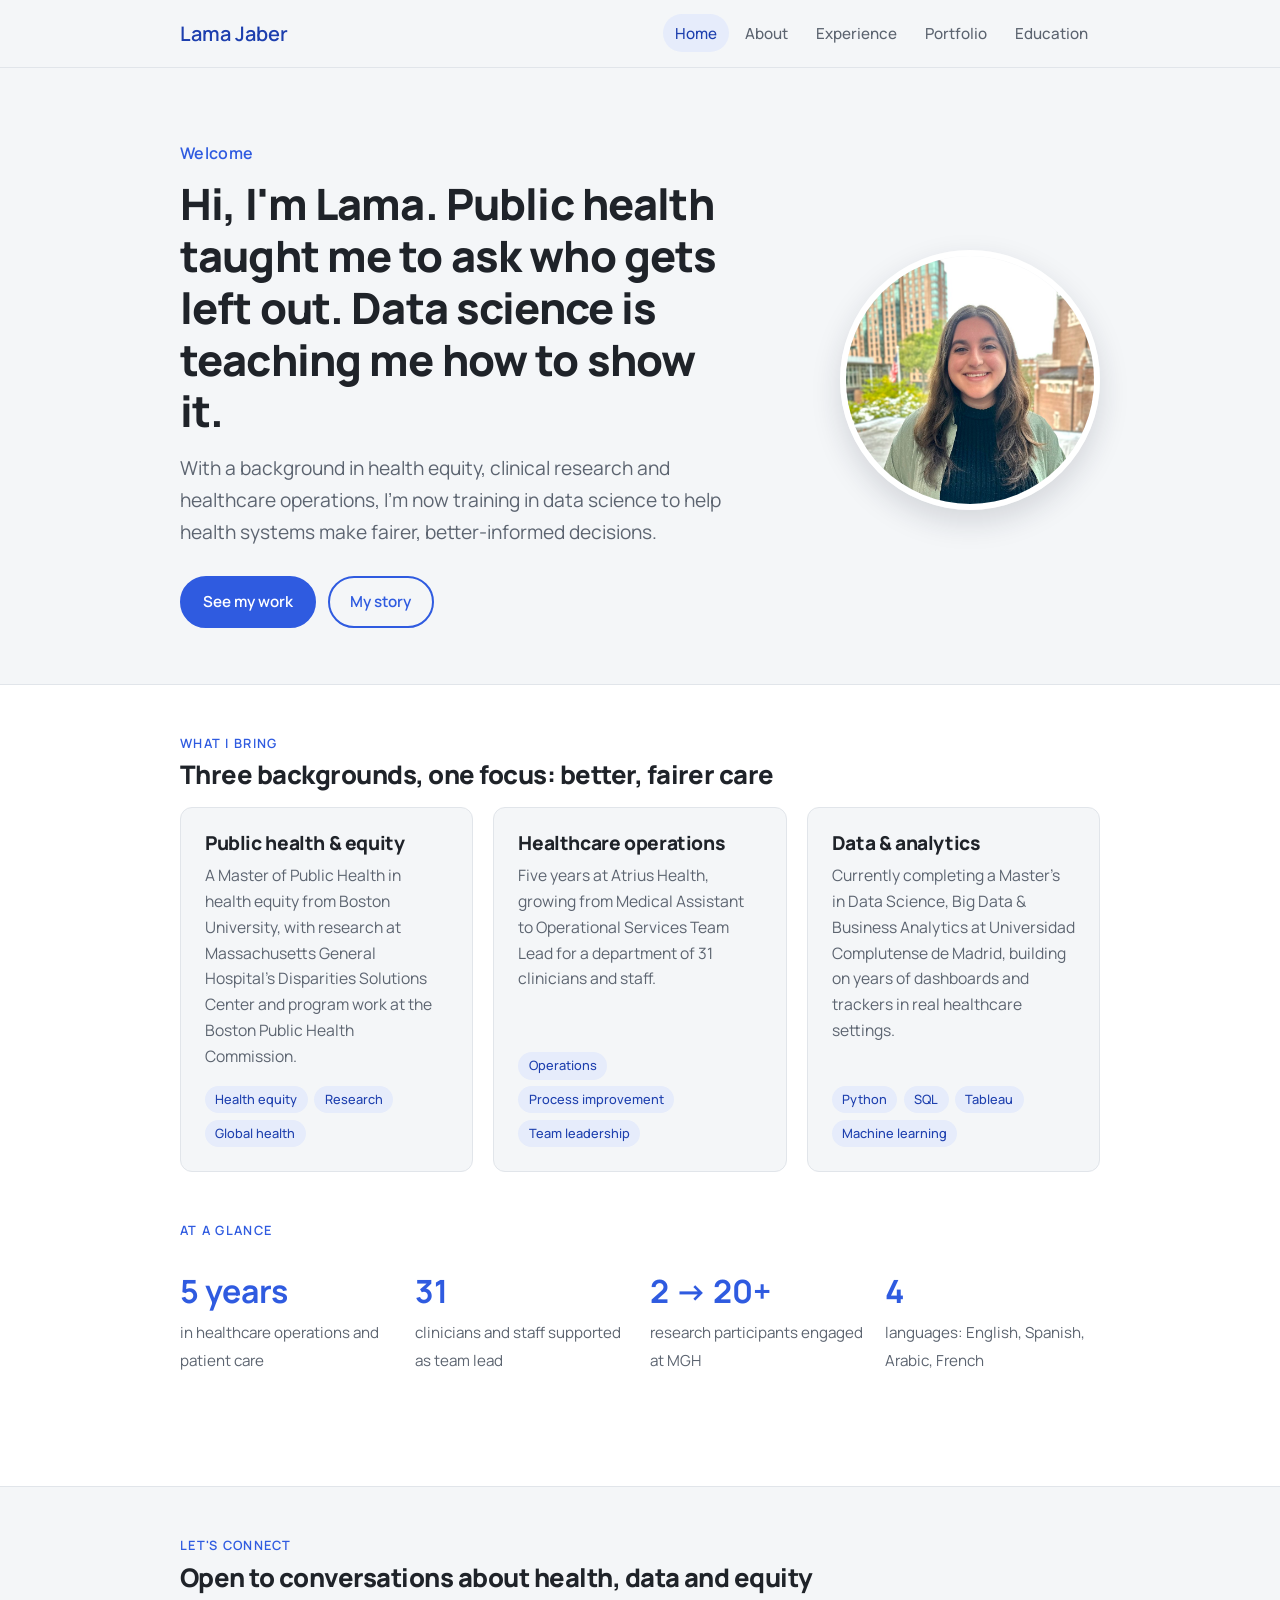
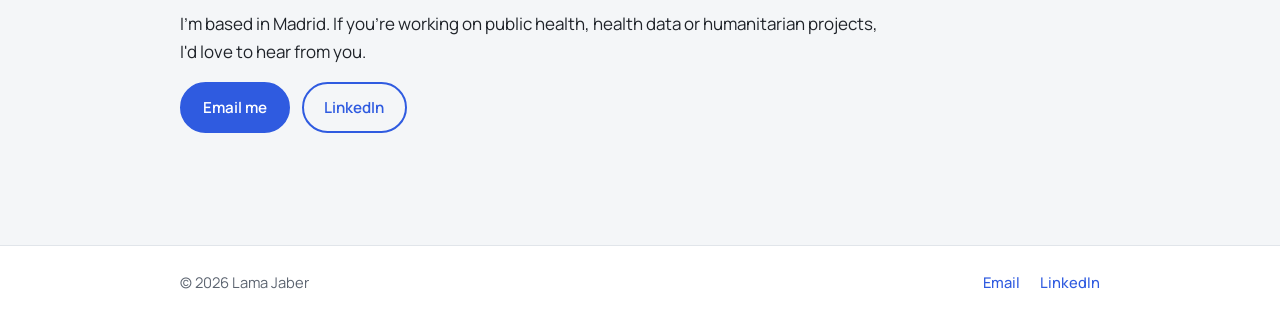
==== index.html @ 3ad6b4c0 "Updates to website" ====
<!DOCTYPE html>
<html lang="en">
<head>
    <meta charset="UTF-8">
    <meta name="viewport" content="width=device-width, initial-scale=1.0">
    <title>Lama Jaber</title>
    <meta name="description" content="Lama Jaber works where public health meets data: health equity, clinical research, healthcare operations and data science.">
    <meta property="og:title" content="Lama Jaber">
    <meta property="og:description" content="Lama Jaber works where public health meets data: health equity, clinical research, healthcare operations and data science.">
    <meta property="og:image" content="assets/photo-web.jpg">
    <meta property="og:type" content="website">
    <link rel="stylesheet" href="styles.css">
</head>
<body>
    <header class="site-header">
        <div class="nav-inner">
            <a class="brand" href="index.html">Lama Jaber</a>
            <button class="nav-toggle" type="button" aria-expanded="false" aria-controls="top-nav">Menu</button>
            <nav class="top-nav" id="top-nav" aria-label="Main navigation">
                <a href="index.html" aria-current="page">Home</a>
                <a href="about.html">About</a>
                <a href="experience.html">Experience</a>
                <a href="portfolio.html">Portfolio</a>
                <a href="education.html">Education</a>
            </nav>
        </div>
    </header>

    <main>
        <div class="hero">
            <div class="hero-text">
                <p class="greeting" id="greeting" aria-live="polite">Welcome</p>
                <h1>Hi, I'm Lama. Public health taught me to ask who gets left out. Data science is teaching me how to show it.</h1>
                <p class="lead">With a background in health equity, clinical research and healthcare operations, I'm now training in data science to help health systems make fairer, better-informed decisions.</p>
                <div class="button-row">
                    <a class="button primary" href="portfolio.html">See my work</a>
                    <a class="button secondary" href="about.html">My story</a>
                </div>
            </div>
            <div class="hero-image">
                <img src="assets/photo-web.jpg" alt="Portrait of Lama Jaber">
            </div>
        </div>

        <div class="band">
            <div class="page">
                <section>
                    <span class="eyebrow">What I bring</span>
                    <h2>Three backgrounds, one focus: better, fairer care</h2>
                    <div class="card-grid">
                        <div class="card">
                            <h3>Public health &amp; equity</h3>
                            <p>A Master of Public Health in health equity from Boston University, with research at Massachusetts General Hospital's Disparities Solutions Center and program work at the Boston Public Health Commission.</p>
                            <div class="tags"><span class="tag">Health equity</span><span class="tag">Research</span><span class="tag">Global health</span></div>
                        </div>
                        <div class="card">
                            <h3>Healthcare operations</h3>
                            <p>Five years at Atrius Health, growing from Medical Assistant to Operational Services Team Lead for a department of 31 clinicians and staff.</p>
                            <div class="tags"><span class="tag">Operations</span><span class="tag">Process improvement</span><span class="tag">Team leadership</span></div>
                        </div>
                        <div class="card">
                            <h3>Data &amp; analytics</h3>
                            <p>Currently completing a Master's in Data Science, Big Data &amp; Business Analytics at Universidad Complutense de Madrid, building on years of dashboards and trackers in real healthcare settings.</p>
                            <div class="tags"><span class="tag">Python</span><span class="tag">SQL</span><span class="tag">Tableau</span><span class="tag">Machine learning</span></div>
                        </div>
                    </div>
                </section>

                <section>
                    <span class="eyebrow">At a glance</span>
                    <div class="stat-row">
                        <div class="stat"><strong>5 years</strong><span>in healthcare operations and patient care</span></div>
                        <div class="stat"><strong>31</strong><span>clinicians and staff supported as team lead</span></div>
                        <div class="stat"><strong>2 &rarr; 20+</strong><span>research participants engaged at MGH</span></div>
                        <div class="stat"><strong>4</strong><span>languages: English, Spanish, Arabic, French</span></div>
                    </div>
                </section>
            </div>
        </div>

        <div class="page">
            <section>
                <span class="eyebrow">Let's connect</span>
                <h2>Open to conversations about health, data and equity</h2>
                <div class="prose">
                    <p>I'm based in Madrid. If you're working on public health, health data or humanitarian projects, I'd love to hear from you.</p>
                </div>
                <div class="button-row">
                    <a class="button primary" href="mailto:l.j.lamajaber@gmail.com">Email me</a>
                    <a class="button secondary" href="https://www.linkedin.com/in/lamajaberaz" target="_blank" rel="noopener noreferrer">LinkedIn</a>
                </div>
            </section>
        </div>
    </main>

    <footer>
        <div class="footer-inner">
            <p>&copy; 2026 Lama Jaber</p>
            <div class="footer-links">
                <a href="mailto:l.j.lamajaber@gmail.com">Email</a>
                <a href="https://www.linkedin.com/in/lamajaberaz" target="_blank" rel="noopener noreferrer">LinkedIn</a>
            </div>
        </div>
    </footer>

    <script src="script.js"></script>
</body>
</html>
---- styles.css ----
@import url('https://fonts.googleapis.com/css2?family=Manrope:wght@400;500;600;700;800&display=swap');

:root {
    --ink: #1f2329;
    --muted: #5c6470;
    --primary: #2f5be0;
    --primary-dark: #1d3fae;
    --accent: #0d7f74;
    --bg: #f4f6f8;
    --surface: #ffffff;
    --tint: #e6ecfb;
    --line: #e1e5ea;
    --radius: 12px;
    --max: 960px;
}

* {
    margin: 0;
    padding: 0;
    box-sizing: border-box;
}

html {
    scroll-behavior: smooth;
}

body {
    font-family: 'Manrope', system-ui, sans-serif;
    font-size: 1.0625rem;
    line-height: 1.65;
    color: var(--ink);
    background: var(--bg);
    min-height: 100vh;
    display: flex;
    flex-direction: column;
}

main {
    flex: 1;
}

a {
    color: var(--primary);
}

h1, h2, h3 {
    font-family: 'Manrope', system-ui, sans-serif;
    font-weight: 800;
    line-height: 1.2;
    letter-spacing: -0.02em;
    color: var(--ink);
}

/* Navigation */

.site-header {
    position: sticky;
    top: 0;
    z-index: 10;
    background: rgba(244, 246, 248, 0.95);
    backdrop-filter: blur(6px);
    border-bottom: 1px solid var(--line);
}

.nav-inner {
    max-width: var(--max);
    margin: 0 auto;
    padding: 0.9rem 1.25rem;
    display: flex;
    align-items: center;
    justify-content: space-between;
    gap: 1rem;
}

.brand {
    font-family: 'Manrope', system-ui, sans-serif;
    font-size: 1.25rem;
    font-weight: 600;
    color: var(--primary-dark);
    text-decoration: none;
}

.top-nav {
    display: flex;
    gap: 0.25rem;
}

.top-nav a {
    text-decoration: none;
    color: var(--muted);
    font-weight: 500;
    font-size: 0.95rem;
    padding: 0.4rem 0.75rem;
    border-radius: 999px;
    transition: background 0.2s ease, color 0.2s ease;
}

.top-nav a:hover {
    color: var(--primary-dark);
    background: var(--tint);
}

.top-nav a[aria-current="page"] {
    color: var(--primary-dark);
    background: var(--tint);
}

.nav-toggle {
    display: none;
    border: 1px solid var(--line);
    background: var(--surface);
    color: var(--ink);
    font: inherit;
    font-size: 0.9rem;
    padding: 0.35rem 0.8rem;
    border-radius: 999px;
    cursor: pointer;
}

/* Hero */

.hero {
    max-width: var(--max);
    margin: 0 auto;
    padding: 4.5rem 1.25rem 3.5rem;
    display: flex;
    align-items: center;
    justify-content: space-between;
    gap: 3rem;
}

.hero-text {
    max-width: 560px;
}

.greeting {
    min-height: 1.6em;
    font-size: 1rem;
    font-weight: 600;
    letter-spacing: 0.02em;
    color: var(--primary);
    margin-bottom: 0.75rem;
}

.hero h1 {
    font-size: clamp(2rem, 4.2vw, 2.7rem);
    margin-bottom: 1rem;
}

.hero .lead {
    font-size: 1.2rem;
    color: var(--muted);
    margin-bottom: 1.75rem;
}

.hero-image img {
    width: 260px;
    height: 260px;
    object-fit: cover;
    object-position: center 25%;
    border-radius: 50%;
    border: 6px solid var(--surface);
    box-shadow: 0 12px 30px rgba(27, 36, 51, 0.15);
}

.button-row {
    display: flex;
    flex-wrap: wrap;
    gap: 0.75rem;
}

.button {
    display: inline-block;
    text-decoration: none;
    font-weight: 600;
    font-size: 0.95rem;
    padding: 0.7rem 1.3rem;
    border-radius: 999px;
    border: 2px solid var(--primary);
    transition: background 0.2s ease, color 0.2s ease;
}

.button.primary {
    background: var(--primary);
    color: #fff;
}

.button.primary:hover {
    background: var(--primary-dark);
    border-color: var(--primary-dark);
}

.button.secondary {
    color: var(--primary);
    background: transparent;
}

.button.secondary:hover {
    background: var(--tint);
}

/* Sections */

.page {
    max-width: var(--max);
    margin: 0 auto;
    padding: 3rem 1.25rem 4rem;
}

.page-title {
    font-size: clamp(2rem, 4vw, 2.6rem);
    margin-bottom: 0.5rem;
}

.page-intro {
    color: var(--muted);
    font-size: 1.15rem;
    max-width: 680px;
    margin-bottom: 2.5rem;
}

section {
    margin-bottom: 3rem;
}

section h2 {
    font-size: 1.6rem;
    margin-bottom: 1rem;
}

.eyebrow {
    display: block;
    font-family: 'Manrope', system-ui, sans-serif;
    font-size: 0.8rem;
    font-weight: 600;
    letter-spacing: 0.1em;
    text-transform: uppercase;
    color: var(--primary);
    margin-bottom: 0.4rem;
}

.prose p {
    margin-bottom: 1rem;
    max-width: 700px;
}

.band {
    background: var(--surface);
    border-top: 1px solid var(--line);
    border-bottom: 1px solid var(--line);
}

/* Cards */

.card-grid {
    display: grid;
    grid-template-columns: repeat(auto-fit, minmax(260px, 1fr));
    gap: 1.25rem;
}

.card {
    background: var(--surface);
    border: 1px solid var(--line);
    border-radius: var(--radius);
    padding: 1.5rem;
    display: flex;
    flex-direction: column;
}

.band .card {
    background: var(--bg);
}

.card h3 {
    font-size: 1.2rem;
    margin-bottom: 0.5rem;
}

.card p {
    color: var(--muted);
    font-size: 0.98rem;
}

.card .tags {
    margin-top: auto;
    padding-top: 1rem;
}

.tags {
    display: flex;
    flex-wrap: wrap;
    gap: 0.4rem;
}

.tag {
    font-size: 0.8rem;
    font-weight: 500;
    color: var(--primary-dark);
    background: var(--tint);
    padding: 0.2rem 0.65rem;
    border-radius: 999px;
}

.card-links {
    display: flex;
    gap: 1rem;
    margin-top: 1rem;
    font-weight: 600;
    font-size: 0.95rem;
}

.stat-row {
    display: grid;
    grid-template-columns: repeat(auto-fit, minmax(180px, 1fr));
    gap: 1.25rem;
    margin-top: 1.5rem;
}

.stat strong {
    display: block;
    font-family: 'Manrope', system-ui, sans-serif;
    font-size: 2rem;
    color: var(--primary);
}

.stat span {
    color: var(--muted);
    font-size: 0.95rem;
}

/* Experience */

.role {
    background: var(--surface);
    border: 1px solid var(--line);
    border-left: 4px solid var(--primary);
    border-radius: var(--radius);
    padding: 1.5rem 1.75rem;
    margin-bottom: 1.25rem;
}

.role-header {
    display: flex;
    flex-wrap: wrap;
    justify-content: space-between;
    gap: 0.25rem 1rem;
    margin-bottom: 0.25rem;
}

.role h3 {
    font-size: 1.2rem;
}

.role .dates {
    color: var(--muted);
    font-size: 0.92rem;
    white-space: nowrap;
}

.role .org {
    font-weight: 600;
    color: var(--accent);
    margin-bottom: 0.75rem;
}

.role ul {
    padding-left: 1.2rem;
}

.role li {
    margin-bottom: 0.4rem;
}

.role li::marker {
    color: var(--primary);
}

.skill-group {
    margin-bottom: 1.25rem;
}

.skill-group h3 {
    font-family: 'Manrope', system-ui, sans-serif;
    font-size: 0.95rem;
    font-weight: 600;
    color: var(--ink);
    margin-bottom: 0.5rem;
}

/* Education timeline */

.timeline {
    position: relative;
    padding-left: 2rem;
    border-left: 2px solid var(--line);
    margin-left: 0.5rem;
}

.timeline-item {
    position: relative;
    margin-bottom: 2rem;
}

.timeline-item::before {
    content: "";
    position: absolute;
    left: calc(-2rem - 8px);
    top: 0.35rem;
    width: 14px;
    height: 14px;
    border-radius: 50%;
    background: var(--surface);
    border: 3px solid var(--primary);
}

.timeline-item.current::before {
    background: var(--accent);
    border-color: var(--accent);
}

.timeline-year {
    font-size: 0.85rem;
    font-weight: 600;
    color: var(--accent);
    letter-spacing: 0.05em;
}

.timeline-item h3 {
    font-size: 1.2rem;
    margin: 0.15rem 0 0.15rem;
}

.timeline-item .place {
    font-weight: 500;
    color: var(--muted);
    margin-bottom: 0.4rem;
}

/* Languages */

.languages {
    display: grid;
    grid-template-columns: repeat(auto-fit, minmax(150px, 1fr));
    gap: 1rem;
}

.language {
    background: var(--surface);
    border: 1px solid var(--line);
    border-radius: var(--radius);
    padding: 1rem 1.25rem;
}

.language .word {
    display: block;
    font-family: 'Manrope', system-ui, sans-serif;
    font-size: 1.3rem;
    color: var(--primary-dark);
}

.language span {
    color: var(--muted);
    font-size: 0.9rem;
}

/* Footer */

footer {
    border-top: 1px solid var(--line);
    background: var(--surface);
}

.footer-inner {
    max-width: var(--max);
    margin: 0 auto;
    padding: 1.5rem 1.25rem;
    display: flex;
    flex-wrap: wrap;
    justify-content: space-between;
    gap: 0.75rem;
    color: var(--muted);
    font-size: 0.92rem;
}

.footer-links {
    display: flex;
    gap: 1.25rem;
}

.footer-links a {
    text-decoration: none;
    font-weight: 500;
}

/* Small screens */

@media (max-width: 760px) {
    .nav-toggle {
        display: inline-block;
    }

    .top-nav {
        display: none;
        position: absolute;
        top: 100%;
        left: 0;
        right: 0;
        flex-direction: column;
        background: var(--bg);
        border-bottom: 1px solid var(--line);
        padding: 0.5rem 1rem 1rem;
    }

    .top-nav.open {
        display: flex;
    }

    .hero {
        flex-direction: column-reverse;
        text-align: center;
        padding-top: 2.5rem;
        gap: 1.5rem;
    }

    .hero-image img {
        width: 180px;
        height: 180px;
    }

    .button-row {
        justify-content: center;
    }

    .role {
        padding: 1.25rem;
    }
}
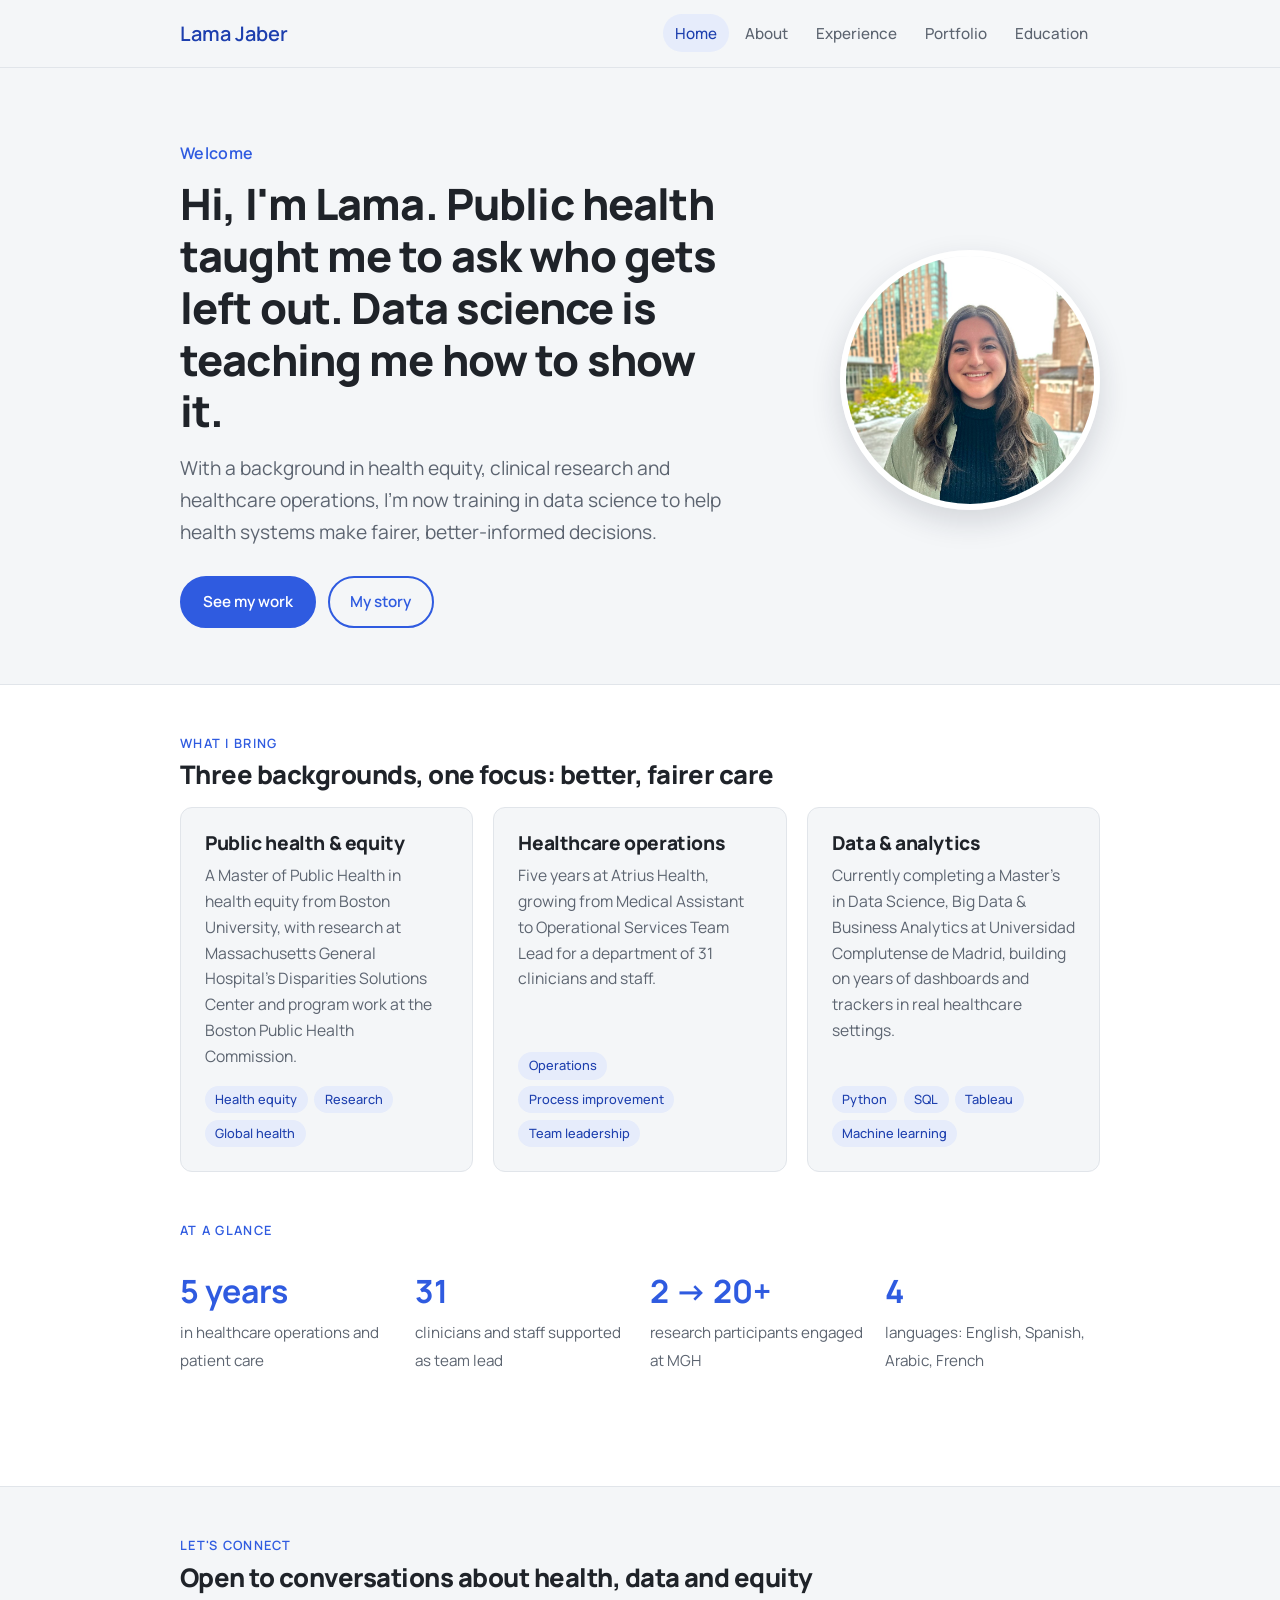
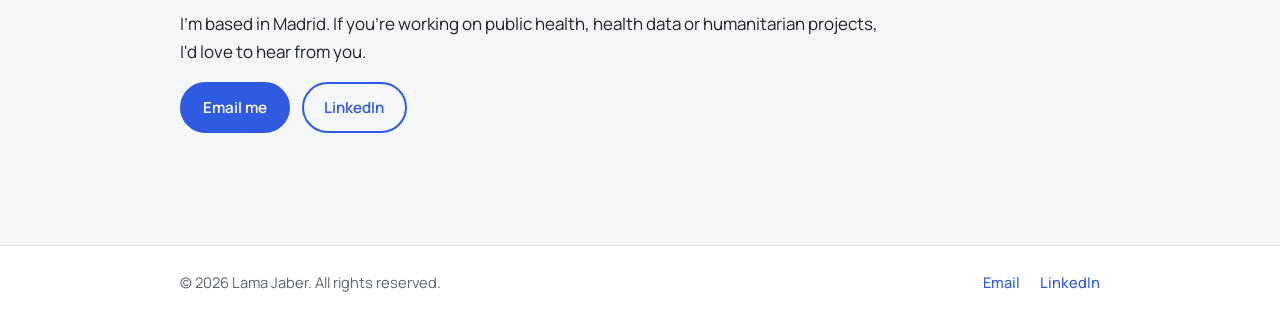
==== commit 6d5f301d: "Updates" ====
--- a/index.html
+++ b/index.html
@@ -95,7 +95,7 @@
 
     <footer>
         <div class="footer-inner">
-            <p>&copy; 2026 Lama Jaber</p>
+            <p>&copy; 2026 Lama Jaber. All rights reserved.</p>
             <div class="footer-links">
                 <a href="mailto:l.j.lamajaber@gmail.com">Email</a>
                 <a href="https://www.linkedin.com/in/lamajaberaz" target="_blank" rel="noopener noreferrer">LinkedIn</a>
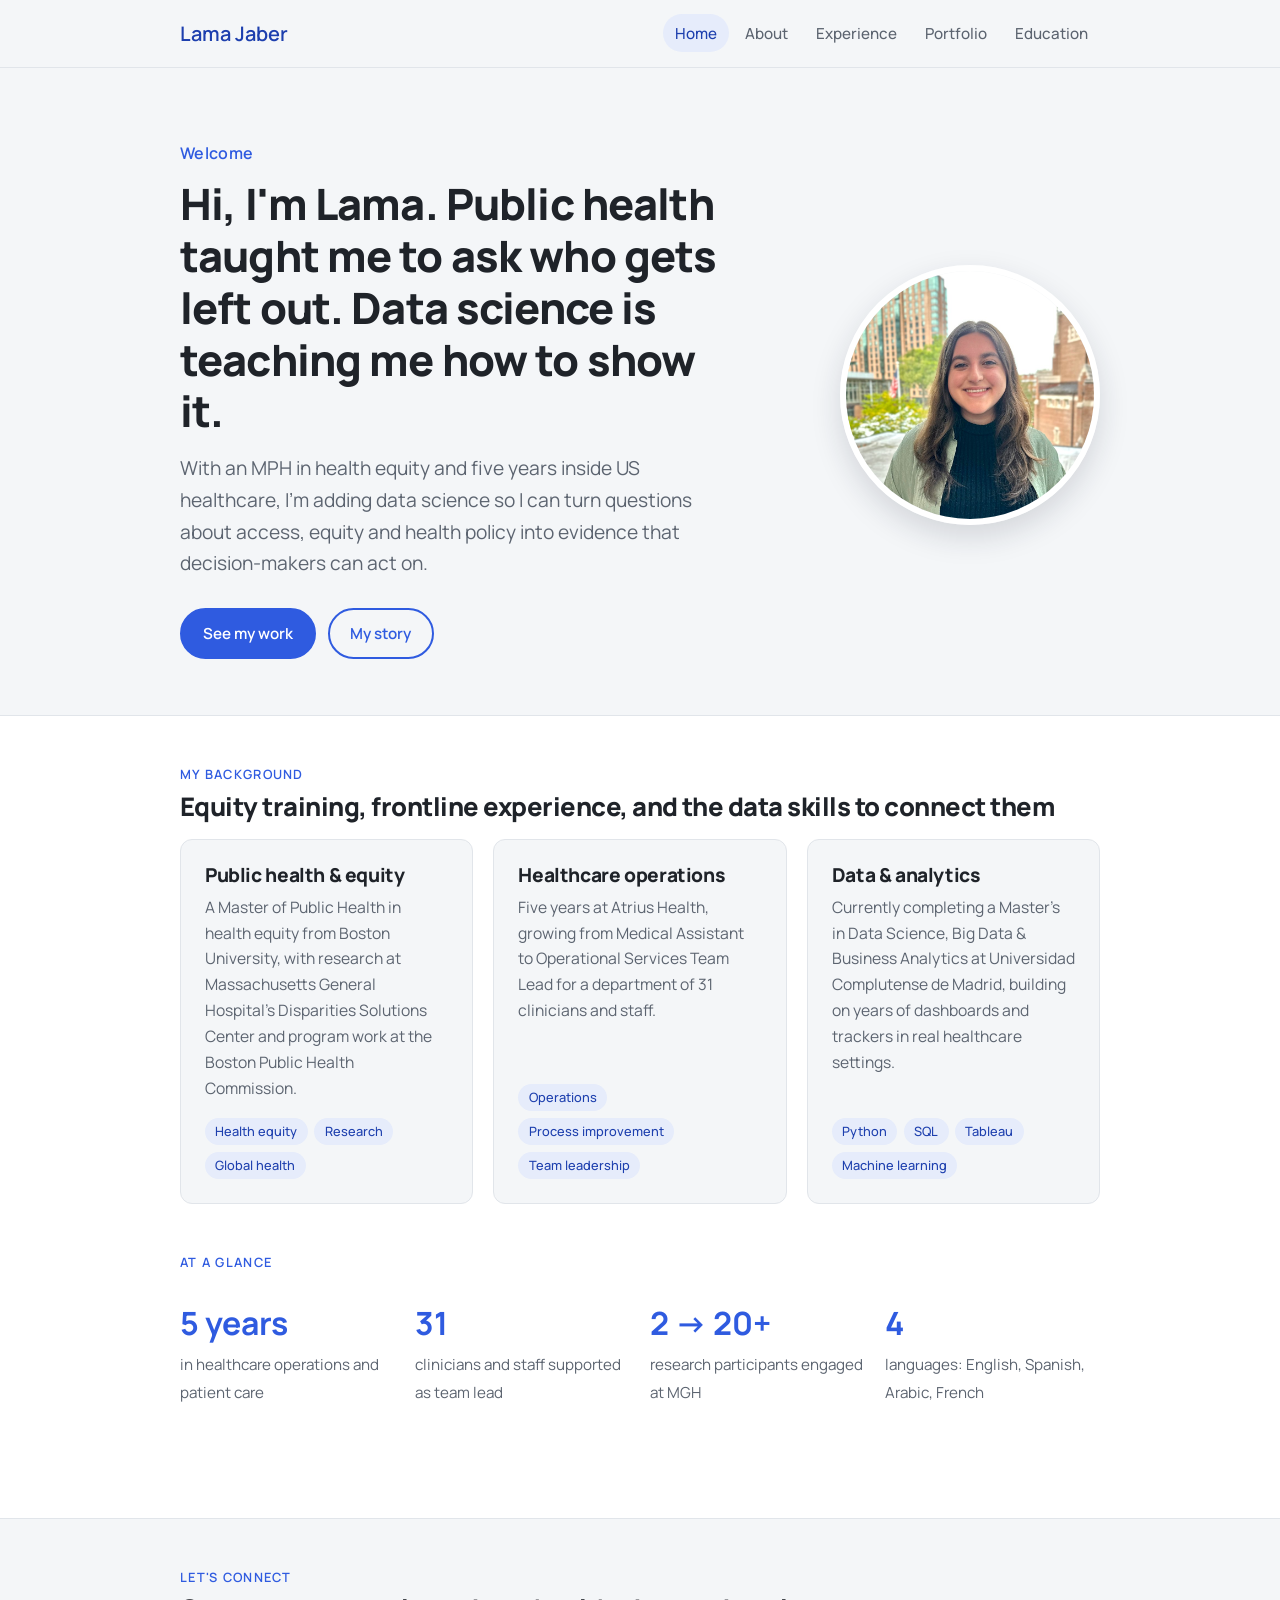
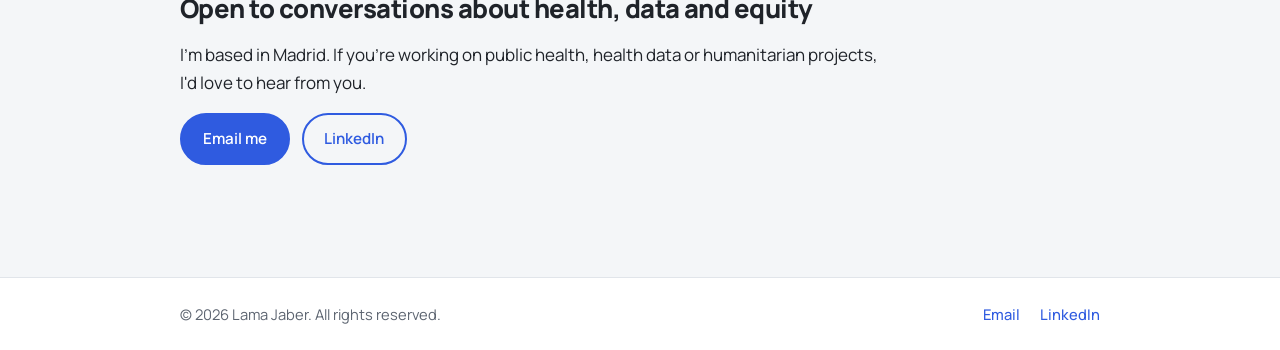
==== commit 4f4a2aaa: "Updates" ====
--- a/index.html
+++ b/index.html
@@ -30,8 +30,9 @@
         <div class="hero">
             <div class="hero-text">
                 <p class="greeting" id="greeting" aria-live="polite">Welcome</p>
-                <h1>Hi, I'm Lama. Public health taught me to ask who gets left out. Data science is teaching me how to show it.</h1>
-                <p class="lead">With a background in health equity, clinical research and healthcare operations, I'm now training in data science to help health systems make fairer, better-informed decisions.</p>
+                <h1>Hi, I'm Lama. 
+                    Public health taught me to ask who gets left out. Data science is teaching me how to show it.</h1>
+                <p class="lead">With an MPH in health equity and five years inside US healthcare, I'm adding data science so I can turn questions about access, equity and health policy into evidence that decision-makers can act on.</p>
                 <div class="button-row">
                     <a class="button primary" href="portfolio.html">See my work</a>
                     <a class="button secondary" href="about.html">My story</a>
@@ -45,8 +46,8 @@
         <div class="band">
             <div class="page">
                 <section>
-                    <span class="eyebrow">What I bring</span>
-                    <h2>Three backgrounds, one focus: better, fairer care</h2>
+                    <span class="eyebrow">My background</span>
+                    <h2>Equity training, frontline experience, and the data skills to connect them</h2>
                     <div class="card-grid">
                         <div class="card">
                             <h3>Public health &amp; equity</h3>
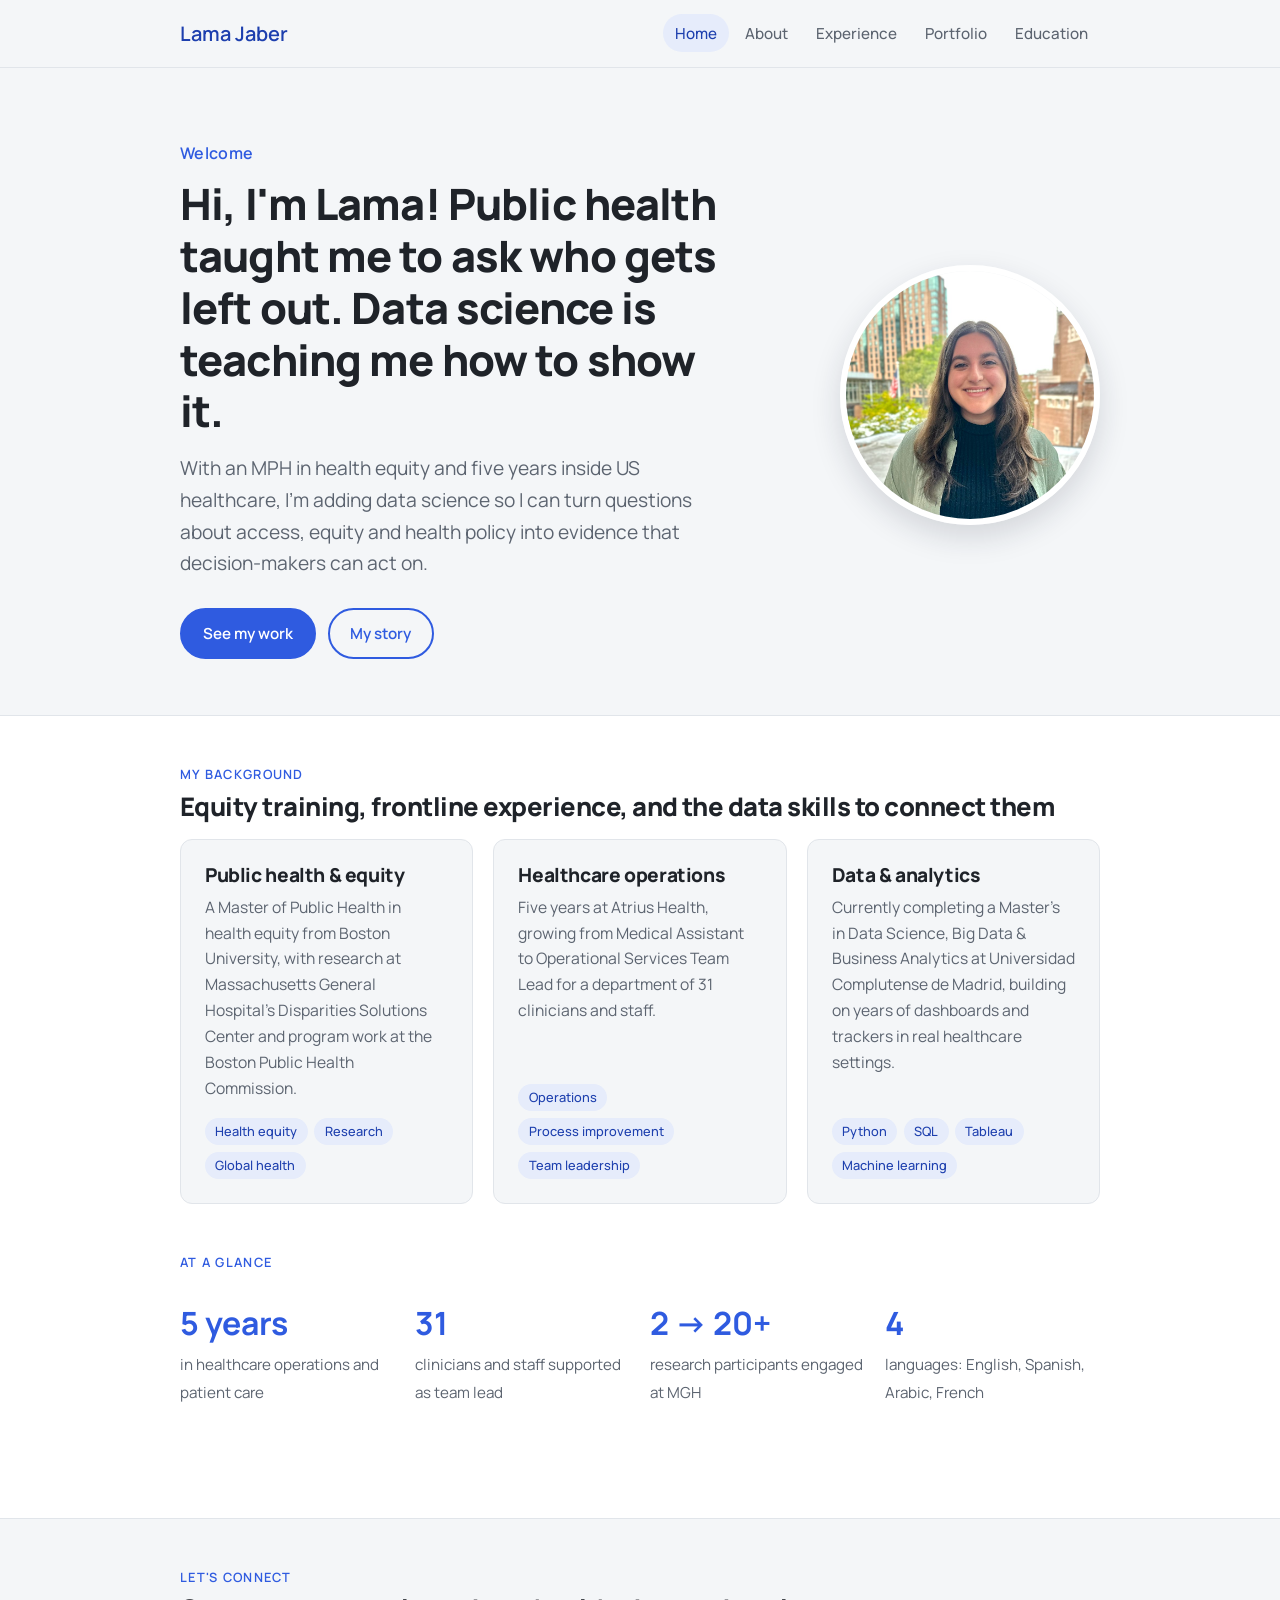
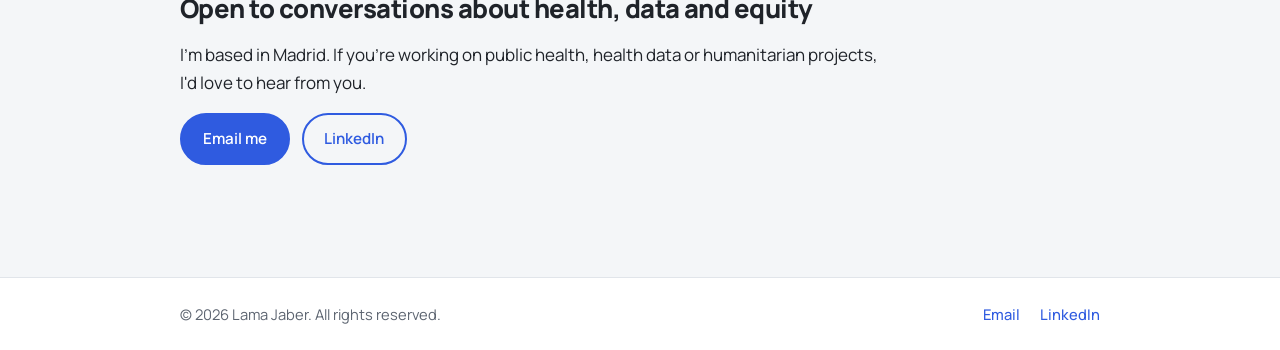
==== commit 213a6550: "Updates" ====
--- a/index.html
+++ b/index.html
@@ -30,8 +30,7 @@
         <div class="hero">
             <div class="hero-text">
                 <p class="greeting" id="greeting" aria-live="polite">Welcome</p>
-                <h1>Hi, I'm Lama. 
-                    Public health taught me to ask who gets left out. Data science is teaching me how to show it.</h1>
+                <h1>Hi, I'm Lama! Public health taught me to ask who gets left out. Data science is teaching me how to show it.</h1>
                 <p class="lead">With an MPH in health equity and five years inside US healthcare, I'm adding data science so I can turn questions about access, equity and health policy into evidence that decision-makers can act on.</p>
                 <div class="button-row">
                     <a class="button primary" href="portfolio.html">See my work</a>
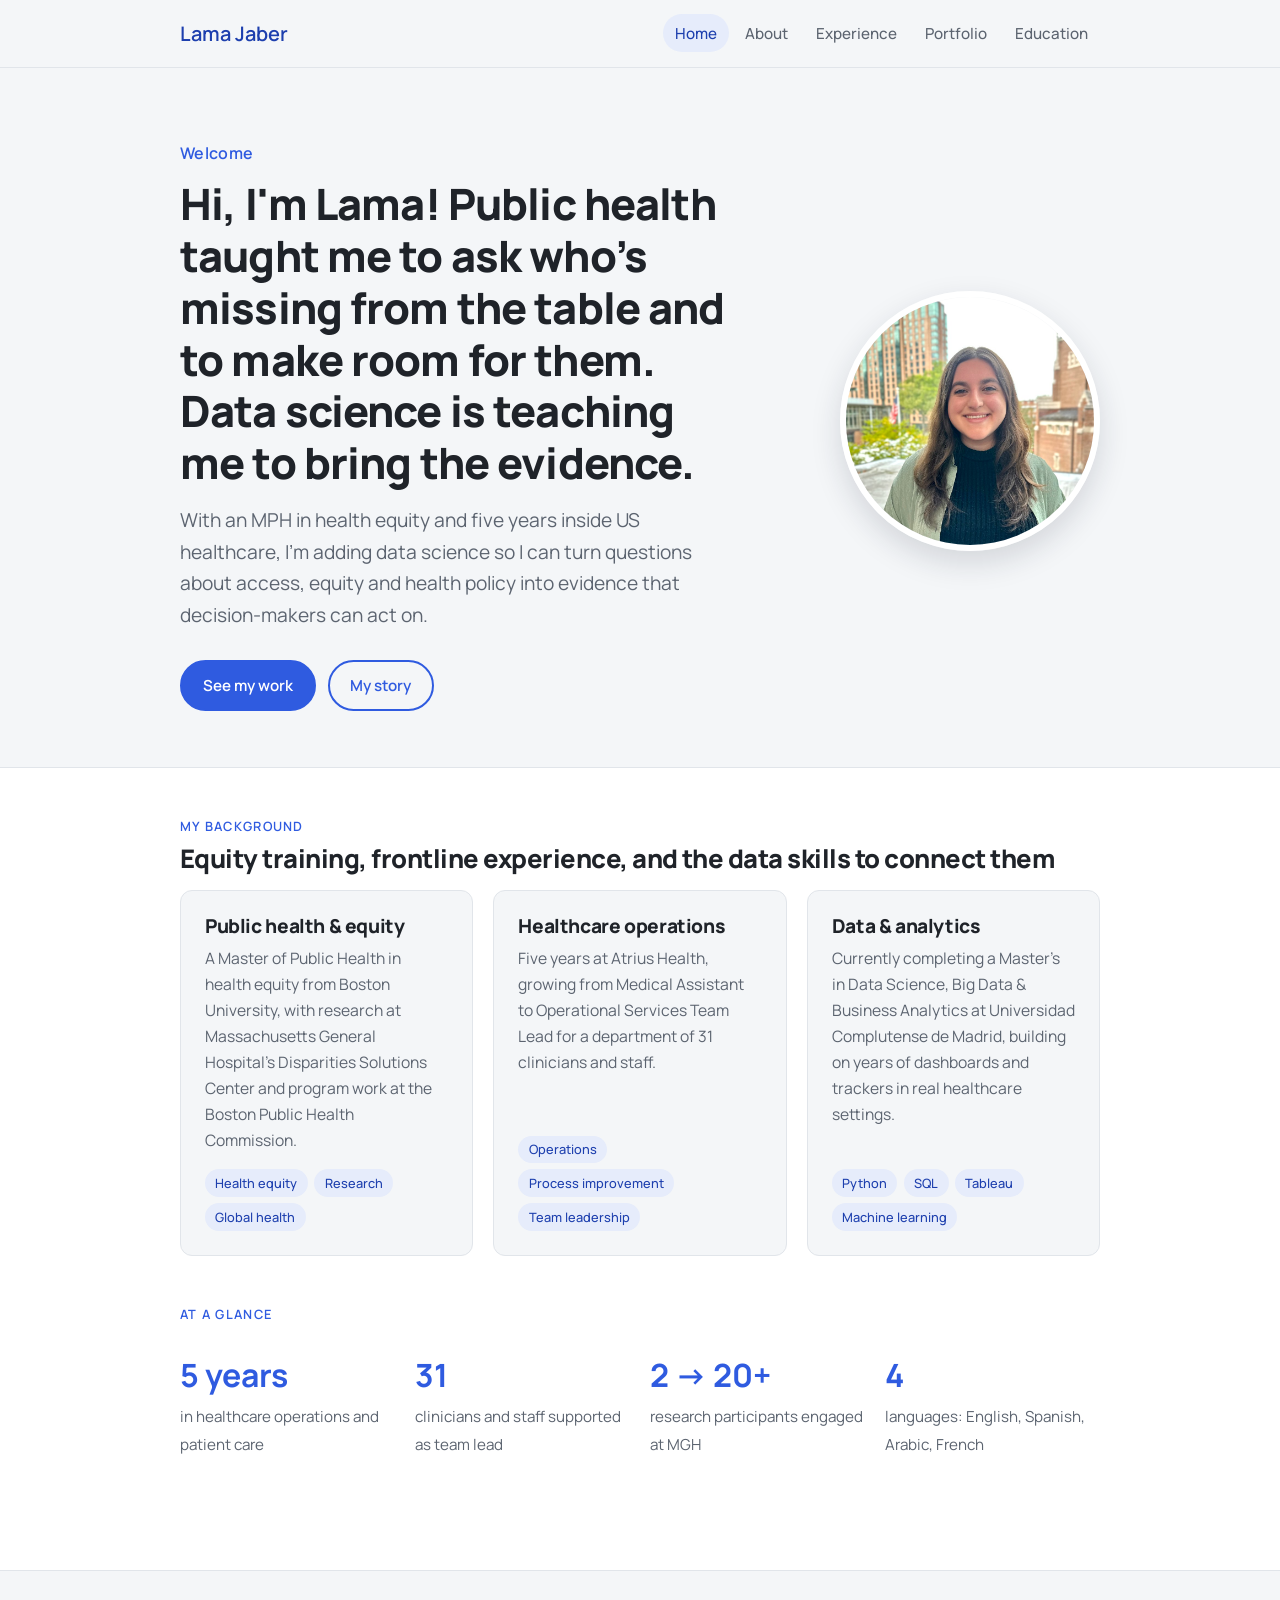
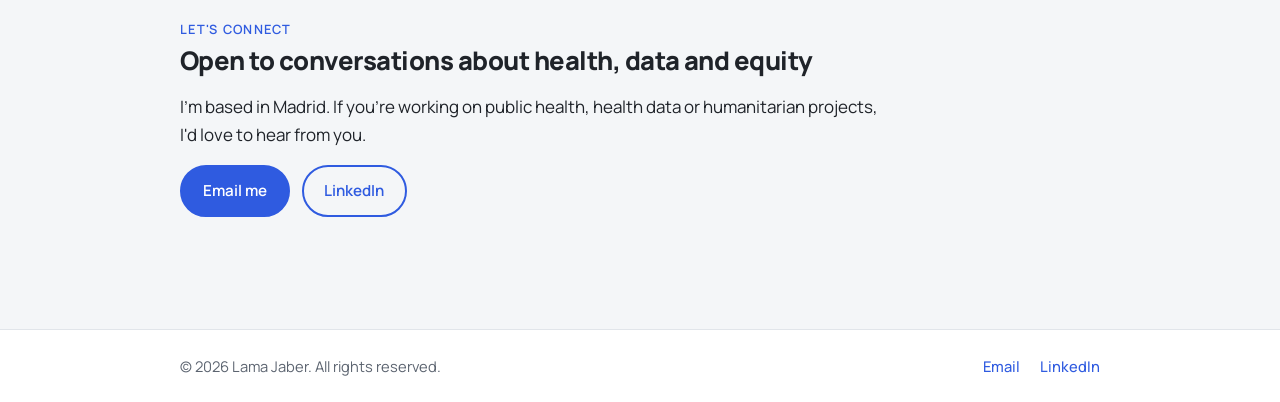
==== commit 87888368: "Email and Website Update" ====
--- a/index.html
+++ b/index.html
@@ -7,7 +7,8 @@
     <meta name="description" content="Lama Jaber works where public health meets data: health equity, clinical research, healthcare operations and data science.">
     <meta property="og:title" content="Lama Jaber">
     <meta property="og:description" content="Lama Jaber works where public health meets data: health equity, clinical research, healthcare operations and data science.">
-    <meta property="og:image" content="assets/photo-web.jpg">
+    <meta property="og:image" content="https://lamajaz.github.io/assets/photo-web.jpg">
+    <meta property="og:url" content="https://lamajaz.github.io/">
     <meta property="og:type" content="website">
     <link rel="stylesheet" href="styles.css">
 </head>
@@ -30,7 +31,7 @@
         <div class="hero">
             <div class="hero-text">
                 <p class="greeting" id="greeting" aria-live="polite">Welcome</p>
-                <h1>Hi, I'm Lama! Public health taught me to ask who gets left out. Data science is teaching me how to show it.</h1>
+                <h1>Hi, I'm Lama! Public health taught me to ask who&rsquo;s missing from the table and to make room for them. Data science is teaching me to bring the evidence.</h1>
                 <p class="lead">With an MPH in health equity and five years inside US healthcare, I'm adding data science so I can turn questions about access, equity and health policy into evidence that decision-makers can act on.</p>
                 <div class="button-row">
                     <a class="button primary" href="portfolio.html">See my work</a>
@@ -86,7 +87,7 @@
                     <p>I'm based in Madrid. If you're working on public health, health data or humanitarian projects, I'd love to hear from you.</p>
                 </div>
                 <div class="button-row">
-                    <a class="button primary" href="mailto:l.j.lamajaber@gmail.com">Email me</a>
+                    <a class="button primary" href="mailto:itslamajaber@gmail.com">Email me</a>
                     <a class="button secondary" href="https://www.linkedin.com/in/lamajaberaz" target="_blank" rel="noopener noreferrer">LinkedIn</a>
                 </div>
             </section>
@@ -97,7 +98,7 @@
         <div class="footer-inner">
             <p>&copy; 2026 Lama Jaber. All rights reserved.</p>
             <div class="footer-links">
-                <a href="mailto:l.j.lamajaber@gmail.com">Email</a>
+                <a href="mailto:itslamajaber@gmail.com">Email</a>
                 <a href="https://www.linkedin.com/in/lamajaberaz" target="_blank" rel="noopener noreferrer">LinkedIn</a>
             </div>
         </div>
